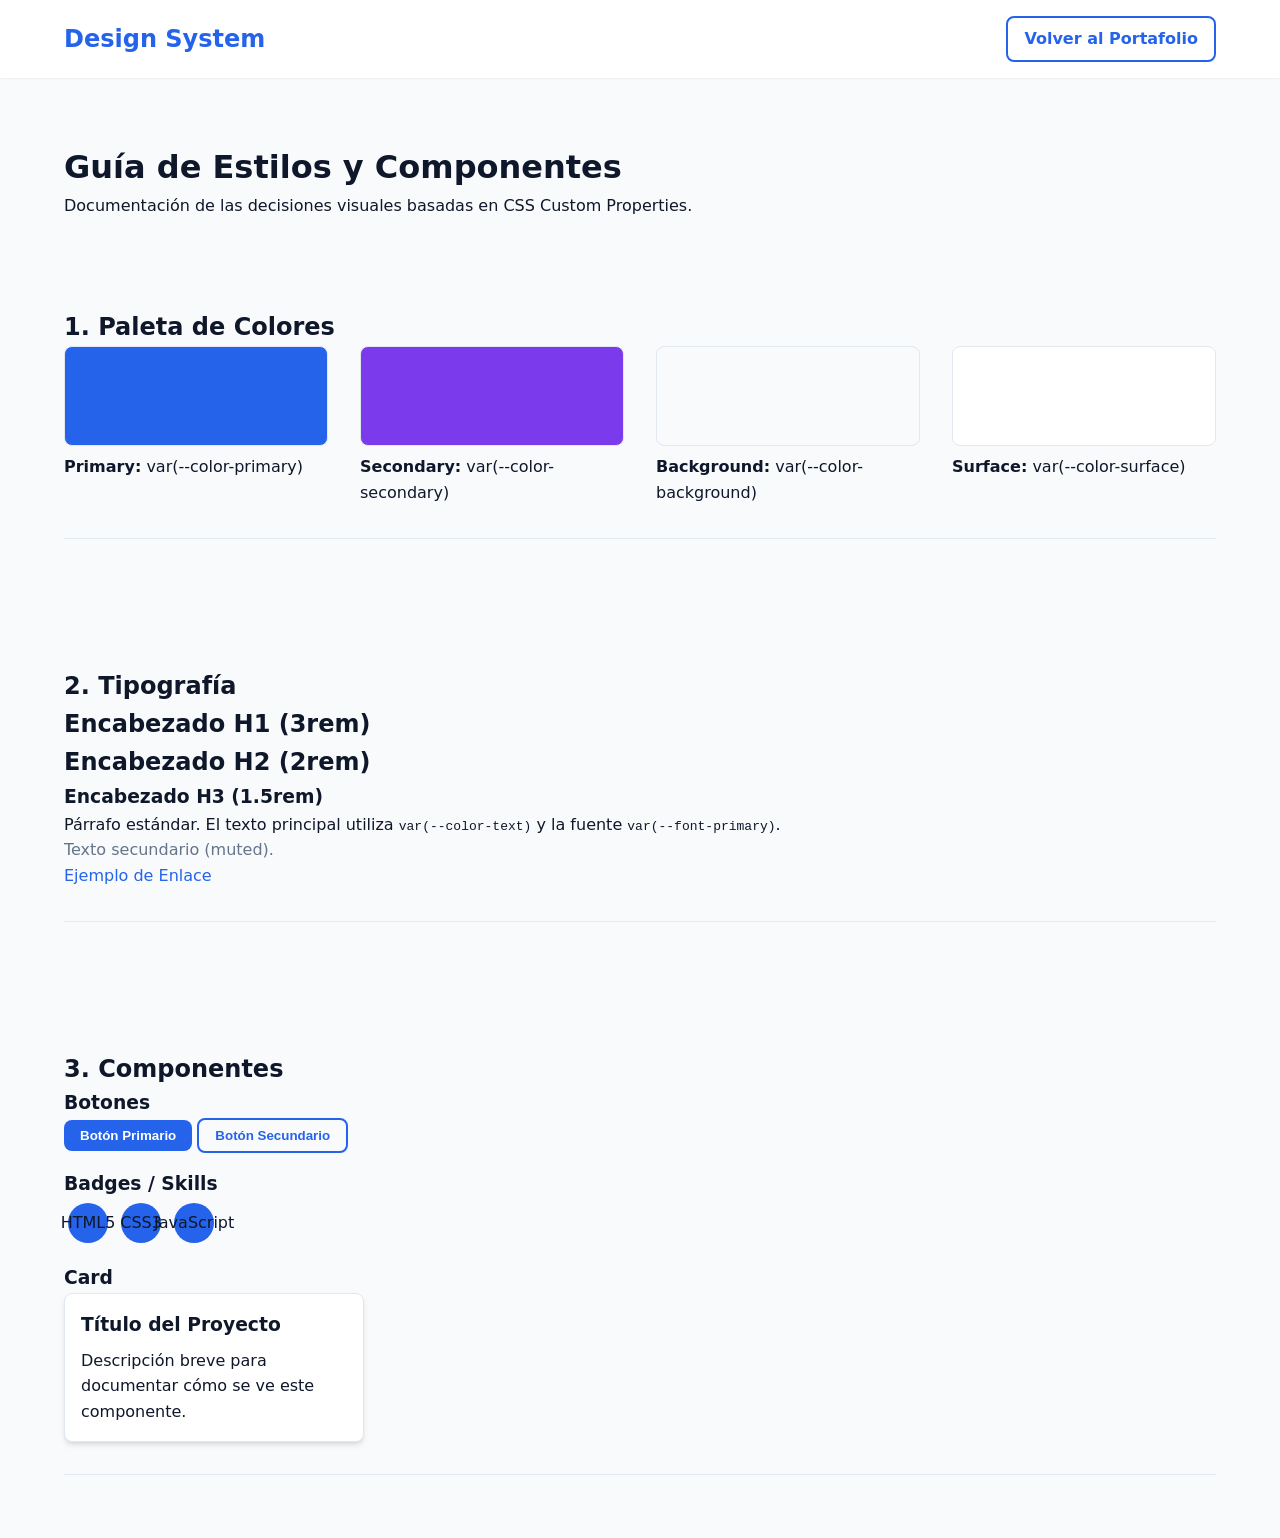
==== design-system.html @ 8e808baa "Mi primer commit del portafolio" ====
<!doctype html>
<html lang="es">
  <head>
    <meta charset="UTF-8" />
    <meta name="viewport" content="width=device-width, initial-scale=1.0" />
    <title>Design System | Portafolio</title>
    <link rel="stylesheet" href="css/variables.css" />
    <link rel="stylesheet" href="css/style.css" />
  </head>
  <body>
    <header>
      <div class="container navbar">
        <div class="logo">Design System</div>
        <nav>
          <a href="index.html" class="btn btn-secondary"
            >Volver al Portafolio</a
          >
        </nav>
      </div>
    </header>

    <main class="container design-system-main">
      <h1>Guía de Estilos y Componentes</h1>
      <p>
        Documentación de las decisiones visuales basadas en CSS Custom
        Properties.
      </p>
      <br />

      <section class="ds-section">
        <h2>1. Paleta de Colores</h2>
        <div class="grid-cards ds-color-grid">
          <div>
            <div class="color-box color-primary"></div>
            <p><strong>Primary:</strong> var(--color-primary)</p>
          </div>
          <div>
            <div class="color-box color-secondary"></div>
            <p><strong>Secondary:</strong> var(--color-secondary)</p>
          </div>
          <div>
            <div class="color-box color-background"></div>
            <p><strong>Background:</strong> var(--color-background)</p>
          </div>
          <div>
            <div class="color-box color-surface"></div>
            <p><strong>Surface:</strong> var(--color-surface)</p>
          </div>
        </div>
      </section>

      <section class="ds-section">
        <h2>2. Tipografía</h2>
        <h1>Encabezado H1 (3rem)</h1>
        <h2>Encabezado H2 (2rem)</h2>
        <h3>Encabezado H3 (1.5rem)</h3>
        <p>
          Párrafo estándar. El texto principal utiliza
          <code>var(--color-text)</code> y la fuente
          <code>var(--font-primary)</code>.
        </p>
        <p class="ds-muted">Texto secundario (muted).</p>
        <a href="#">Ejemplo de Enlace</a>
      </section>

      <section class="ds-section">
        <h2>3. Componentes</h2>

        <h3>Botones</h3>
        <div class="ds-component-group">
          <button class="btn btn-primary">Botón Primario</button>
          <button class="btn btn-secondary">Botón Secundario</button>
        </div>

        <h3>Badges / Skills</h3>
        <div class="ds-component-group">
          <span class="badge">HTML5</span>
          <span class="badge">CSS3</span>
          <span class="badge">JavaScript</span>
        </div>

        <h3>Card</h3>
        <article class="card ds-card-preview">
          <div class="card-content">
            <h3 class="card-title">Título del Proyecto</h3>
            <p>Descripción breve para documentar cómo se ve este componente.</p>
          </div>
        </article>
      </section>
    </main>
  </body>
</html>
---- css/variables.css ----
:root {
  --color-primary: #2563eb;
  --color-primary-hover: #1d4ed8;
  --color-secondary: #7c3aed;
  --color-background: #f8fafc;
  --color-surface: #ffffff;
  --color-text: #0f172a;
  --color-text-muted: #64748b;
  --color-border: #e2e8f0;
  --color-error: #ef4444;
  --color-success: #10b981;

  --font-primary: "Segoe UI", system-ui, -apple-system, sans-serif;

  --space-xs: 0.25rem;
  --space-sm: 0.5rem;
  --space-md: 1rem;
  --space-lg: 2rem;
  --space-xl: 4rem;

  --radius-sm: 0.25rem;
  --radius-md: 0.5rem;
  --radius-lg: 1rem;
  --shadow-sm: 0 1px 2px 0 rgb(0 0 0 / 0.05);
  --shadow-card:
    0 4px 6px -1px rgb(0 0 0 / 0.1), 0 2px 4px -2px rgb(0 0 0 / 0.1);

  --transition-fast: 0.2s ease;
}

[data-theme="dark"] {
  --color-background: #18181b;
  --color-surface: #27272a;
  --color-text: #f4f4f5;
  --color-text-muted: #a1a1aa;
  --color-border: #3f3f46;
}
---- css/style.css ----
* {
  box-sizing: border-box;
  margin: 0;
  padding: 0;
}

body {
  font-family: var(--font-primary);
  background-color: var(--color-background);
  color: var(--color-text);
  line-height: 1.6;
  transition:
    background-color var(--transition-fast),
    color var(--transition-fast);
}

a {
  text-decoration: none;
  color: var(--color-primary);
  transition: color var(--transition-fast);
}

a:hover {
  color: var(--color-primary-hover);
}

ul {
  list-style: none;
}

img {
  max-width: 100%;
  display: block;
}

.container {
  width: 90%;
  max-width: 1200px;
  margin: 0 auto;
}

section {
  padding: var(--space-xl) 0;
}

.design-system-main {
  padding-top: var(--space-xl);
}

.section-title {
  text-align: center;
  margin-bottom: var(--space-lg);
  font-size: 2rem;
  color: var(--color-primary);
}

header {
  background-color: var(--color-surface);
  box-shadow: var(--shadow-sm);
  position: sticky;
  top: 0;
  z-index: 100;
}

.navbar {
  display: flex;
  justify-content: space-between;
  align-items: center;
  padding: var(--space-md) 0;
}

.logo {
  font-size: 1.5rem;
  font-weight: bold;
  color: var(--color-primary);
}

.nav-links {
  display: flex;
  gap: var(--space-md);
}

.nav-links a {
  color: var(--color-text);
  font-weight: 500;
}

.nav-links a:hover {
  color: var(--color-primary);
}

.menu-toggle,
.theme-toggle {
  background: none;
  border: none;
  cursor: pointer;
  color: var(--color-text);
}

.theme-toggle {
  display: inline-grid;
  place-items: center;
  width: 2.5rem;
  height: 2.5rem;
}

.theme-icon {
  width: 1.5rem;
  height: 1.5rem;
}

.theme-icon[hidden] {
  display: none;
}

.theme-icon-sun {
  filter: brightness(0) invert(1);
}

.menu-toggle {
  display: none;
}

.hero {
  display: flex;
  align-items: center;
  justify-content: center;
  gap: var(--space-lg);
  min-height: 70vh;
}

.hero-text h1 {
  font-size: 3rem;
  margin-bottom: var(--space-sm);
}

.hero-img {
  width: 250px;
  height: 250px;
  border-radius: 50%;
  object-fit: cover;
  border: 4px solid var(--color-primary);
}

.grid-cards {
  display: grid;
  grid-template-columns: repeat(auto-fit, minmax(300px, 1fr));
  gap: var(--space-lg);
}

.skills-grid {
  display: grid;
  grid-template-columns: repeat(auto-fit, minmax(150px, 1fr));
  gap: var(--space-lg);
  max-width: 1000px;
  margin: 0 auto;
}

.skill-item {
  display: flex;
  flex-direction: column;
  align-items: center;
  gap: var(--space-sm);
  text-align: center;
}

.skill-icon {
  width: 150px;
  aspect-ratio: 1;
  display: grid;
  place-items: center;
  padding: var(--space-lg);
  border: 2px solid var(--color-border);
  border-radius: 50%;
  background-color: var(--color-surface);
  box-shadow: var(--shadow-card);
  transition:
    transform var(--transition-fast),
    border-color var(--transition-fast),
    box-shadow var(--transition-fast);
}

.skill-icon:hover {
  transform: translateY(-6px);
  border-color: var(--color-primary);
  box-shadow: 0 8px 18px rgb(37 99 235 / 0.2);
}

.skill-icon img {
  width: 76px;
  height: 76px;
  object-fit: contain;
}

.skill-item h3 {
  font-size: 1rem;
  color: var(--color-text);
}

.card {
  background-color: var(--color-surface);
  border-radius: var(--radius-md);
  box-shadow: var(--shadow-card);
  overflow: hidden;
  border: 1px solid var(--color-border);
  transition: transform var(--transition-fast);
}

.card:hover {
  transform: translateY(-5px);
}

.card-img {
  width: 100%;
  height: 200px;
  object-fit: cover;
}

.card-content {
  padding: var(--space-md);
}

.card-title {
  margin-bottom: var(--space-sm);
}

.project-tags {
  margin-top: 10px;
}

.contact-form {
  max-width: 600px;
  margin: 0 auto;
  padding: var(--space-lg);
}

.form-status {
  display: none;
  margin-top: 10px;
  color: var(--color-success);
}

.badge {
  display: inline-flex;
  justify-content: center;
  align-items: center;
  width: 40px;
  height: 40px;
  border-radius: 50%;
  background-color: var(--color-primary);
  margin: var(--space-xs);
  transition: transform var(--transition-fast);
}

.badge:hover {
  transform: scale(1.1);
}

.badge-icon {
  width: 20px;
  height: 20px;
  object-fit: contain;
}
.btn {
  display: inline-block;
  padding: var(--space-sm) var(--space-md);
  border-radius: var(--radius-md);
  border: none;
  cursor: pointer;
  font-weight: bold;
  transition: background-color var(--transition-fast);
}

.btn-primary {
  background-color: var(--color-primary);
  color: #fff;
}

.btn-primary:hover {
  background-color: var(--color-primary-hover);
  color: #fff;
}

.btn-secondary {
  background-color: transparent;
  color: var(--color-primary);
  border: 2px solid var(--color-primary);
}

.btn-secondary:hover {
  background-color: var(--color-primary);
  color: #fff;
}

.form-group {
  margin-bottom: var(--space-md);
}

label {
  display: block;
  margin-bottom: var(--space-xs);
  font-weight: 500;
}

input,
textarea {
  width: 100%;
  padding: var(--space-sm);
  border: 1px solid var(--color-border);
  border-radius: var(--radius-sm);
  background-color: var(--color-background);
  color: var(--color-text);
  font-family: inherit;
}

footer {
  text-align: center;
  padding: var(--space-md) 0;
  background-color: var(--color-surface);
  border-top: 1px solid var(--color-border);
}

@media (max-width: 768px) {
  .menu-toggle {
    display: block;
  }

  .nav-links {
    display: none;
    flex-direction: column;
    width: 100%;
    position: absolute;
    top: 100%;
    left: 0;
    background-color: var(--color-surface);
    padding: var(--space-md);
    box-shadow: var(--shadow-sm);
  }

  .nav-links.active {
    display: flex;
  }

  .hero {
    flex-direction: column-reverse;
    text-align: center;
  }

  .skills-grid {
    grid-template-columns: repeat(2, minmax(130px, 1fr));
    gap: var(--space-lg) var(--space-sm);
  }

  .skill-icon {
    width: 130px;
    padding: var(--space-md);
  }

  .skill-icon img {
    width: 64px;
    height: 64px;
  }
}

.color-box {
  width: 100%;
  height: 100px;
  margin-bottom: var(--space-sm);
  border: 1px solid var(--color-border);
  border-radius: var(--radius-md);
}

.color-primary {
  background-color: var(--color-primary);
}

.color-secondary {
  background-color: var(--color-secondary);
}

.color-background {
  background-color: var(--color-background);
}

.color-surface {
  background-color: var(--color-surface);
}

.ds-section {
  margin-bottom: var(--space-xl);
  padding-bottom: var(--space-lg);
  border-bottom: 1px solid var(--color-border);
}

.ds-color-grid {
  grid-template-columns: repeat(auto-fit, minmax(150px, 1fr));
}

.ds-muted {
  color: var(--color-text-muted);
}

.ds-component-group {
  margin-bottom: var(--space-md);
}

.ds-card-preview {
  max-width: 300px;
}
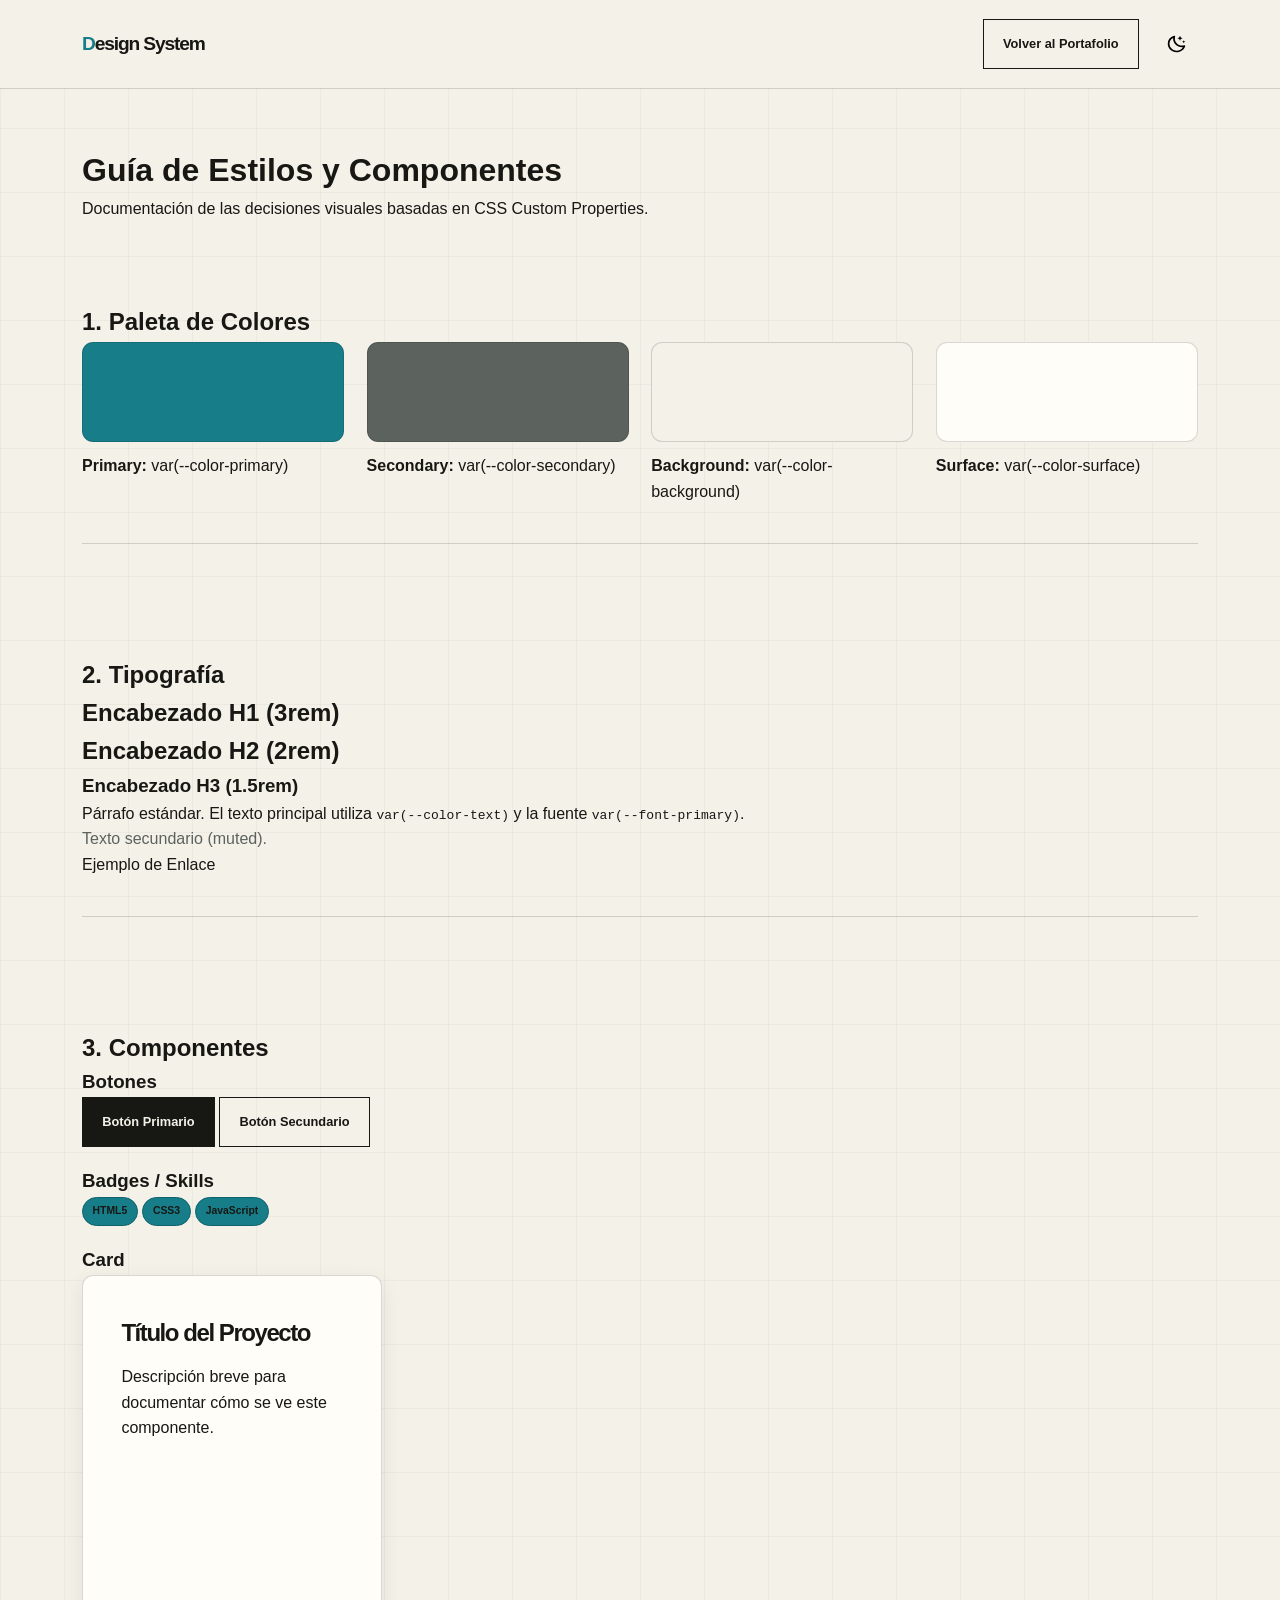
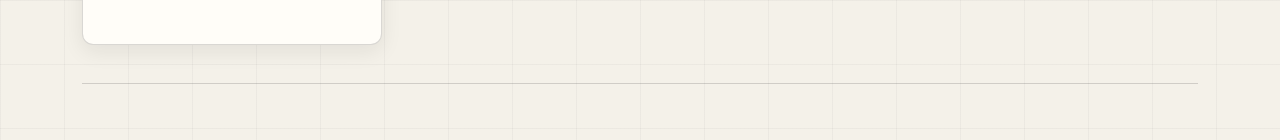
==== commit a82a6d9d: "Refactor code structure for improved readability and maintainability" ====
--- a/design-system.html
+++ b/design-system.html
@@ -16,6 +16,28 @@
             >Volver al Portafolio</a
           >
         </nav>
+        <div class="navbar-actions">
+          <button
+            class="theme-toggle"
+            id="theme-toggle"
+            type="button"
+            aria-label="Activar modo oscuro"
+          >
+            <img
+              src="assets/icons/moon-stars.svg"
+              alt=""
+              class="theme-icon theme-icon-moon"
+              aria-hidden="true"
+            />
+            <img
+              src="assets/icons/sun.svg"
+              alt=""
+              class="theme-icon theme-icon-sun"
+              aria-hidden="true"
+              hidden
+            />
+          </button>
+        </div>
       </div>
     </header>
 
@@ -88,5 +110,6 @@
         </article>
       </section>
     </main>
+    <script src="js/main.js"></script>
   </body>
 </html>
--- a/css/variables.css
+++ b/css/variables.css
@@ -1,37 +1,42 @@
 :root {
-  --color-primary: #2563eb;
-  --color-primary-hover: #1d4ed8;
-  --color-secondary: #7c3aed;
-  --color-background: #f8fafc;
-  --color-surface: #ffffff;
-  --color-text: #0f172a;
-  --color-text-muted: #64748b;
-  --color-border: #e2e8f0;
-  --color-error: #ef4444;
-  --color-success: #10b981;
+  --color-primary: #177e89;
+  --color-primary-hover: #0f626b;
+  --color-secondary: #5c625d;
+  --color-background: #f4f1e9;
+  --color-surface: #fffdf8;
+  --color-text: #171714;
+  --color-text-muted: #5c625d;
+  --color-border: rgb(23 23 20 / 0.16);
+  --color-error: #b43f35;
+  --color-success: #3d8d5a;
+  --color-coral: #177e89;
+  --color-ink-soft: #45453e;
 
-  --font-primary: "Segoe UI", system-ui, -apple-system, sans-serif;
+  --font-primary: "Trebuchet MS", "Segoe UI", sans-serif;
+  --font-display: "Trebuchet MS", "Segoe UI", sans-serif;
 
-  --space-xs: 0.25rem;
-  --space-sm: 0.5rem;
-  --space-md: 1rem;
-  --space-lg: 2rem;
-  --space-xl: 4rem;
+  --space-xs: 0.35rem;
+  --space-sm: 0.7rem;
+  --space-md: 1.2rem;
+  --space-lg: 2.4rem;
+  --space-xl: 3.5rem;
 
-  --radius-sm: 0.25rem;
-  --radius-md: 0.5rem;
-  --radius-lg: 1rem;
-  --shadow-sm: 0 1px 2px 0 rgb(0 0 0 / 0.05);
-  --shadow-card:
-    0 4px 6px -1px rgb(0 0 0 / 0.1), 0 2px 4px -2px rgb(0 0 0 / 0.1);
+  --radius-sm: 0.35rem;
+  --radius-md: 0.7rem;
+  --radius-lg: 1.2rem;
+  --shadow-sm: 0 0.4rem 1.3rem rgb(23 23 20 / 0.08);
+  --shadow-card: 0 1.2rem 2.5rem rgb(23 23 20 / 0.1);
 
-  --transition-fast: 0.2s ease;
+  --transition-fast: 180ms ease;
 }
 
 [data-theme="dark"] {
-  --color-background: #18181b;
-  --color-surface: #27272a;
-  --color-text: #f4f4f5;
-  --color-text-muted: #a1a1aa;
-  --color-border: #3f3f46;
+  --color-background: #1d1e1a;
+  --color-surface: #252620;
+  --color-text: #f4f1e9;
+  --color-text-muted: #c7c5bb;
+  --color-ink-soft: #c7c5bb;
+  --color-border: rgb(244 241 233 / 0.18);
+  --shadow-sm: 0 0.4rem 1.3rem rgb(0 0 0 / 0.2);
+  --shadow-card: 0 1.2rem 2.5rem rgb(0 0 0 / 0.3);
 }
--- a/css/style.css
+++ b/css/style.css
@@ -4,24 +4,48 @@
   padding: 0;
 }
 
+html {
+  scroll-behavior: smooth;
+}
+
 body {
+  background-color: var(--color-background);
+  background-image:
+    linear-gradient(rgb(23 23 20 / 0.035) 1px, transparent 1px),
+    linear-gradient(90deg, rgb(23 23 20 / 0.035) 1px, transparent 1px);
+  background-size: 4rem 4rem;
+  color: var(--color-text);
   font-family: var(--font-primary);
-  background-color: var(--color-background);
-  color: var(--color-text);
   line-height: 1.6;
   transition:
     background-color var(--transition-fast),
     color var(--transition-fast);
 }
 
+[data-theme="dark"] body {
+  background-image:
+    linear-gradient(rgb(244 241 233 / 0.08) 1px, transparent 1px),
+    linear-gradient(90deg, rgb(244 241 233 / 0.08) 1px, transparent 1px);
+}
+
 a {
+  color: inherit;
   text-decoration: none;
-  color: var(--color-primary);
-  transition: color var(--transition-fast);
-}
-
-a:hover {
-  color: var(--color-primary-hover);
+  transition:
+    color var(--transition-fast),
+    background-color var(--transition-fast),
+    transform var(--transition-fast);
+}
+
+button,
+input,
+textarea {
+  font: inherit;
+}
+
+button,
+a {
+  -webkit-tap-highlight-color: transparent;
 }
 
 ul {
@@ -29,267 +53,575 @@
 }
 
 img {
+  display: block;
   max-width: 100%;
-  display: block;
 }
 
 .container {
-  width: 90%;
-  max-width: 1200px;
   margin: 0 auto;
+  max-width: 1180px;
+  padding-left: 2rem;
+  padding-right: 2rem;
+  width: 100%;
 }
 
 section {
   padding: var(--space-xl) 0;
 }
 
+section[id] {
+  scroll-margin-top: 6rem;
+}
+
+:focus-visible {
+  outline: 3px solid var(--color-coral);
+  outline-offset: 4px;
+}
+
+.skip-link {
+  background: var(--color-primary);
+  color: var(--color-text);
+  left: 1rem;
+  padding: 0.7rem 1rem;
+  position: fixed;
+  top: -5rem;
+  z-index: 200;
+}
+
+.skip-link:focus {
+  top: 1rem;
+}
+
 .design-system-main {
   padding-top: var(--space-xl);
 }
 
 .section-title {
+  color: var(--color-text);
+  font-family: var(--font-display);
+  font-size: clamp(2rem, 5vw, 3.5rem);
+  letter-spacing: -0.06em;
+  line-height: 1;
+  margin-bottom: var(--space-lg);
   text-align: center;
-  margin-bottom: var(--space-lg);
-  font-size: 2rem;
-  color: var(--color-primary);
 }
 
 header {
-  background-color: var(--color-surface);
-  box-shadow: var(--shadow-sm);
+  backdrop-filter: blur(14px);
+  background-color: rgb(244 241 233 / 0.88);
+  border-bottom: 1px solid var(--color-border);
   position: sticky;
   top: 0;
   z-index: 100;
 }
 
+[data-theme="dark"] header {
+  background-color: rgb(29 30 26 / 0.88);
+}
+
 .navbar {
-  display: flex;
-  justify-content: space-between;
-  align-items: center;
-  padding: var(--space-md) 0;
+  align-items: center;
+  display: flex;
+  min-height: 5.5rem;
+  padding-bottom: var(--space-md);
+  padding-top: var(--space-md);
+}
+
+.navbar > nav {
+  margin-left: auto;
 }
 
 .logo {
-  font-size: 1.5rem;
-  font-weight: bold;
-  color: var(--color-primary);
+  color: var(--color-text);
+  font-family: var(--font-display);
+  font-size: 1.2rem;
+  font-weight: 700;
+  letter-spacing: -0.06em;
+}
+
+.logo::first-letter {
+  color: var(--color-coral);
 }
 
 .nav-links {
   display: flex;
-  gap: var(--space-md);
+  gap: 1.8rem;
 }
 
 .nav-links a {
-  color: var(--color-text);
-  font-weight: 500;
-}
-
-.nav-links a:hover {
-  color: var(--color-primary);
+  color: var(--color-ink-soft);
+  font-size: 0.78rem;
+  font-weight: 700;
+}
+
+.nav-links a:hover,
+.nav-links a:focus-visible {
+  color: var(--color-coral);
 }
 
 .menu-toggle,
 .theme-toggle {
   background: none;
-  border: none;
+  border: 0;
+  color: var(--color-text);
   cursor: pointer;
-  color: var(--color-text);
+}
+
+.navbar-actions {
+  align-items: center;
+  display: flex;
+  gap: 0.3rem;
+  margin-left: 1rem;
 }
 
 .theme-toggle {
   display: inline-grid;
+  height: 2.7rem;
+  place-items: center;
+  width: 2.7rem;
+}
+
+.theme-toggle:hover,
+.menu-toggle:hover,
+.theme-toggle:focus-visible,
+.menu-toggle:focus-visible {
+  background-color: var(--color-primary);
+  transform: translateY(-2px);
+}
+
+.theme-icon {
+  height: 1.3rem;
+  width: 1.3rem;
+}
+
+.theme-icon[hidden] {
+  display: none;
+}
+
+.theme-icon-sun {
+  filter: brightness(0) invert(1);
+}
+
+.menu-toggle {
+  display: none;
+  font-size: 1.5rem;
+  height: 2.7rem;
+  line-height: 1;
+  width: 2.7rem;
+}
+
+.hero {
+  display: block;
+  padding-bottom: 1.5rem;
+  padding-top: 2.5rem;
+}
+
+.hero-text {
+  margin: 0 auto;
+  max-width: 980px;
+  position: relative;
+  text-align: center;
+  z-index: 1;
+}
+
+.hero-text::before {
+  color: var(--color-coral);
+  content: "AVAILABLE / 2026";
+  display: block;
+  font-family: var(--font-display);
+  font-size: 0.68rem;
+  font-weight: 700;
+  letter-spacing: 0.13em;
+  margin-bottom: 1rem;
+}
+
+.hero-text h1 {
+  font-family: var(--font-display);
+  font-size: clamp(3.4rem, 7vw, 6.8rem);
+  letter-spacing: -0.085em;
+  line-height: 0.94;
+}
+
+.hero-text h2 {
+  color: var(--color-coral);
+  font-family: var(--font-display);
+  font-size: clamp(1.2rem, 2vw, 1.8rem);
+  letter-spacing: -0.05em;
+  margin-top: 1.2rem;
+}
+
+.hero-text > p {
+  color: var(--color-ink-soft);
+  font-size: 1rem;
+  margin: 0 auto;
+  max-width: 530px;
+  padding-top: 0.7rem;
+}
+
+.hero-text br + a {
+  margin-top: 1.4rem;
+}
+
+.grid-cards {
+  display: grid;
+  gap: 1.4rem;
+  grid-template-columns: repeat(auto-fit, minmax(280px, 1fr));
+}
+
+.skills-grid {
+  display: grid;
+  gap: 1px;
+  grid-template-columns: repeat(5, 1fr);
+  margin: 0 auto;
+  max-width: 1000px;
+}
+
+.skill-item {
+  align-items: center;
+  background-color: var(--color-surface);
+  border: 1px solid var(--color-border);
+  display: flex;
+  flex-direction: column;
+  gap: var(--space-sm);
+  justify-content: center;
+  min-height: 10rem;
+  padding: var(--space-md) 0.5rem;
+  text-align: center;
+  transition:
+    background-color var(--transition-fast),
+    transform var(--transition-fast);
+}
+
+.skill-item:hover {
+  background-color: var(--color-primary);
+  transform: translateY(-5px);
+}
+
+.skill-icon {
+  align-items: center;
+  aspect-ratio: auto;
+  background-color: transparent;
+  border: 0;
+  border-radius: 0;
+  box-shadow: none;
+  display: grid;
+  height: 3.5rem;
+  justify-content: center;
+  padding: 0;
+  width: 3.5rem;
+}
+
+.skill-icon img {
+  height: 2.8rem;
+  object-fit: contain;
+  width: 2.8rem;
+}
+
+[data-theme="dark"] .skill-icon img,
+[data-theme="dark"] .badge-icon {
+  filter: brightness(0) invert(1);
+}
+
+.skill-item h3 {
+  color: var(--color-text);
+  font-family: var(--font-display);
+  font-size: 0.78rem;
+  letter-spacing: -0.02em;
+}
+
+.card {
+  background-color: var(--color-surface);
+  border: 1px solid var(--color-border);
+  border-radius: var(--radius-md);
+  box-shadow: var(--shadow-sm);
+  display: flex;
+  flex-direction: column;
+  overflow: hidden;
+  transition:
+    box-shadow var(--transition-fast),
+    transform var(--transition-fast);
+}
+
+.card:hover {
+  box-shadow: var(--shadow-card);
+  transform: translateY(-6px);
+}
+
+.card-img {
+  background-color: var(--color-primary);
+  height: 200px;
+  object-fit: cover;
+  width: 100%;
+}
+
+.card-content {
+  display: flex;
+  flex: 1;
+  flex-direction: column;
+  min-height: 23rem;
+  padding: var(--space-lg);
+}
+
+.card-title {
+  font-family: var(--font-display);
+  font-size: 1.5rem;
+  letter-spacing: -0.06em;
+  margin-bottom: var(--space-sm);
+}
+
+.project-tags {
+  display: flex;
+  flex-wrap: wrap;
+  gap: 0.45rem;
+  margin-top: 0.7rem;
+}
+
+.project-type {
+  color: var(--color-coral);
+  font-size: 0.82rem;
+}
+
+.project-summary {
+  margin-top: var(--space-sm);
+}
+
+.project-technologies {
+  border-top: 1px solid var(--color-border);
+  margin-top: auto;
+  padding-top: var(--space-md);
+}
+
+.project-tech-title {
+  color: var(--color-ink-soft);
+  font-family: var(--font-display);
+  font-size: 0.7rem;
+  letter-spacing: 0.08em;
+  text-transform: uppercase;
+}
+
+.card-content > br {
+  display: none;
+}
+
+.project-actions {
+  align-items: center;
+  display: flex;
+  flex-wrap: wrap;
+  gap: 0.6rem;
+  justify-content: center;
+  margin-top: var(--space-md);
+}
+
+.project-action,
+.gallery-action {
+  margin-top: 0;
+}
+
+.gallery-dialog {
+  background-color: var(--color-surface);
+  border: 1px solid var(--color-border);
+  color: var(--color-text);
+  margin: auto;
+  max-height: 96vh;
+  max-width: 1200px;
+  padding: 1rem;
+  width: calc(100% - 2rem);
+}
+
+.gallery-dialog::backdrop {
+  background-color: rgb(23 23 20 / 0.7);
+}
+
+.gallery-header {
+  align-items: center;
+  display: flex;
+  gap: var(--space-md);
+  justify-content: space-between;
+  margin-bottom: 0.7rem;
+}
+
+.gallery-header h2 {
+  font-family: var(--font-display);
+  font-size: clamp(1.1rem, 3vw, 1.5rem);
+}
+
+.gallery-close {
+  background: transparent;
+  border: 0;
+  color: var(--color-text);
+  cursor: pointer;
+  font-size: 1.8rem;
+  height: 2rem;
+  line-height: 1;
+  width: 2rem;
+}
+
+.gallery-close:hover,
+.gallery-close:focus-visible {
+  background-color: var(--color-primary);
+}
+
+.gallery-viewer {
+  align-items: center;
+  display: grid;
+  gap: 0.5rem;
+  grid-template-columns: 2.5rem minmax(0, 1fr) 2.5rem;
+}
+
+.gallery-image {
+  background-color: var(--color-surface);
+  height: min(76vh, 720px);
+  object-fit: contain;
+  width: 100%;
+}
+
+.gallery-nav {
+  align-items: center;
+  background: transparent;
+  border: 0;
+  color: var(--color-text);
+  cursor: pointer;
+  display: grid;
+  font-size: 2.8rem;
+  height: 4rem;
+  line-height: 1;
   place-items: center;
   width: 2.5rem;
-  height: 2.5rem;
-}
-
-.theme-icon {
-  width: 1.5rem;
-  height: 1.5rem;
-}
-
-.theme-icon[hidden] {
+}
+
+.gallery-nav:hover,
+.gallery-nav:focus-visible {
+  background-color: var(--color-primary);
+  color: var(--color-text);
+}
+
+.gallery-nav:hover {
+  background-color: var(--color-primary);
+  color: var(--color-background);
+}
+
+.gallery-counter {
+  color: var(--color-ink-soft);
+  font-family: var(--font-display);
+  font-size: 0.8rem;
+  margin-top: 0.5rem;
+  text-align: center;
+}
+
+@media (max-width: 520px) {
+  .gallery-dialog {
+    padding: 0.7rem;
+    width: calc(100% - 1rem);
+  }
+
+  .gallery-header h2 {
+    font-size: 1.1rem;
+  }
+
+  .gallery-viewer {
+    grid-template-columns: 2rem minmax(0, 1fr) 2rem;
+  }
+
+  .gallery-image {
+    height: min(72vh, 620px);
+  }
+
+  .gallery-nav {
+    font-size: 2.2rem;
+    height: 3rem;
+    width: 2rem;
+  }
+}
+
+.contact-form {
+  margin: 0 auto;
+  max-width: 650px;
+  padding: var(--space-lg);
+}
+
+.contact-form > .btn {
+  display: block;
+  margin: 0 auto;
+}
+
+.form-status {
+  color: var(--color-success);
   display: none;
-}
-
-.theme-icon-sun {
-  filter: brightness(0) invert(1);
-}
-
-.menu-toggle {
-  display: none;
-}
-
-.hero {
-  display: flex;
-  align-items: center;
+  font-size: 0.8rem;
+  margin-top: 1rem;
+}
+
+.badge {
+  align-items: center;
+  background-color: var(--color-primary);
+  border: 1px solid var(--color-primary-hover);
+  border-radius: 999px;
+  color: var(--color-text);
+  display: inline-flex;
+  font-family: var(--font-display);
+  font-size: 0.65rem;
+  font-weight: 700;
+  gap: 0.3rem;
   justify-content: center;
-  gap: var(--space-lg);
-  min-height: 70vh;
-}
-
-.hero-text h1 {
-  font-size: 3rem;
-  margin-bottom: var(--space-sm);
-}
-
-.hero-img {
-  width: 250px;
-  height: 250px;
-  border-radius: 50%;
-  object-fit: cover;
-  border: 4px solid var(--color-primary);
-}
-
-.grid-cards {
-  display: grid;
-  grid-template-columns: repeat(auto-fit, minmax(300px, 1fr));
-  gap: var(--space-lg);
-}
-
-.skills-grid {
-  display: grid;
-  grid-template-columns: repeat(auto-fit, minmax(150px, 1fr));
-  gap: var(--space-lg);
-  max-width: 1000px;
-  margin: 0 auto;
-}
-
-.skill-item {
-  display: flex;
-  flex-direction: column;
-  align-items: center;
-  gap: var(--space-sm);
-  text-align: center;
-}
-
-.skill-icon {
-  width: 150px;
-  aspect-ratio: 1;
-  display: grid;
-  place-items: center;
-  padding: var(--space-lg);
-  border: 2px solid var(--color-border);
-  border-radius: 50%;
-  background-color: var(--color-surface);
-  box-shadow: var(--shadow-card);
+  min-height: 1.8rem;
+  padding: 0.25rem 0.6rem;
   transition:
     transform var(--transition-fast),
-    border-color var(--transition-fast),
-    box-shadow var(--transition-fast);
-}
-
-.skill-icon:hover {
-  transform: translateY(-6px);
-  border-color: var(--color-primary);
-  box-shadow: 0 8px 18px rgb(37 99 235 / 0.2);
-}
-
-.skill-icon img {
-  width: 76px;
-  height: 76px;
+    background-color var(--transition-fast);
+}
+
+.badge:hover {
+  background-color: var(--color-coral);
+  transform: translateY(-2px);
+}
+
+.badge-icon {
+  height: 1.2rem;
   object-fit: contain;
-}
-
-.skill-item h3 {
-  font-size: 1rem;
-  color: var(--color-text);
-}
-
-.card {
-  background-color: var(--color-surface);
-  border-radius: var(--radius-md);
-  box-shadow: var(--shadow-card);
-  overflow: hidden;
-  border: 1px solid var(--color-border);
-  transition: transform var(--transition-fast);
-}
-
-.card:hover {
-  transform: translateY(-5px);
-}
-
-.card-img {
-  width: 100%;
-  height: 200px;
-  object-fit: cover;
-}
-
-.card-content {
-  padding: var(--space-md);
-}
-
-.card-title {
-  margin-bottom: var(--space-sm);
-}
-
-.project-tags {
-  margin-top: 10px;
-}
-
-.contact-form {
-  max-width: 600px;
-  margin: 0 auto;
-  padding: var(--space-lg);
-}
-
-.form-status {
-  display: none;
-  margin-top: 10px;
-  color: var(--color-success);
-}
-
-.badge {
-  display: inline-flex;
-  justify-content: center;
-  align-items: center;
-  width: 40px;
-  height: 40px;
-  border-radius: 50%;
-  background-color: var(--color-primary);
-  margin: var(--space-xs);
-  transition: transform var(--transition-fast);
-}
-
-.badge:hover {
-  transform: scale(1.1);
-}
-
-.badge-icon {
-  width: 20px;
-  height: 20px;
-  object-fit: contain;
-}
+  width: 1.2rem;
+}
+
 .btn {
+  border: 1px solid transparent;
+  border-radius: 0;
+  cursor: pointer;
   display: inline-block;
-  padding: var(--space-sm) var(--space-md);
-  border-radius: var(--radius-md);
-  border: none;
-  cursor: pointer;
-  font-weight: bold;
-  transition: background-color var(--transition-fast);
+  font-family: var(--font-display);
+  font-size: 0.8rem;
+  font-weight: 700;
+  padding: 0.85rem 1.2rem;
+  transition:
+    background-color var(--transition-fast),
+    color var(--transition-fast),
+    transform var(--transition-fast);
+}
+
+.btn:hover,
+.btn:focus-visible {
+  transform: translateY(-3px);
 }
 
 .btn-primary {
-  background-color: var(--color-primary);
-  color: #fff;
-}
-
-.btn-primary:hover {
-  background-color: var(--color-primary-hover);
-  color: #fff;
+  background-color: var(--color-text);
+  color: var(--color-background);
+}
+
+.btn-primary:hover,
+.btn-primary:focus-visible {
+  background-color: var(--color-coral);
+  color: var(--color-text);
 }
 
 .btn-secondary {
   background-color: transparent;
-  color: var(--color-primary);
-  border: 2px solid var(--color-primary);
-}
-
-.btn-secondary:hover {
-  background-color: var(--color-primary);
-  color: #fff;
+  border-color: var(--color-text);
+  color: var(--color-text);
+}
+
+.btn-secondary:hover,
+.btn-secondary:focus-visible {
+  background-color: var(--color-primary);
+  color: var(--color-text);
 }
 
 .form-group {
@@ -298,43 +630,60 @@
 
 label {
   display: block;
+  font-family: var(--font-display);
+  font-size: 0.78rem;
+  font-weight: 700;
   margin-bottom: var(--space-xs);
-  font-weight: 500;
 }
 
 input,
 textarea {
+  background-color: transparent;
+  border: 0;
+  border-bottom: 1px solid var(--color-border);
+  border-radius: 0;
+  color: var(--color-text);
+  padding: 0.7rem 0;
   width: 100%;
-  padding: var(--space-sm);
-  border: 1px solid var(--color-border);
-  border-radius: var(--radius-sm);
-  background-color: var(--color-background);
-  color: var(--color-text);
-  font-family: inherit;
+}
+
+input:focus,
+textarea:focus {
+  border-color: var(--color-coral);
+  outline: 0;
 }
 
 footer {
+  background-color: var(--color-text);
+  border-top: 1px solid var(--color-border);
+  color: var(--color-background);
+  padding: var(--space-lg) 0;
   text-align: center;
-  padding: var(--space-md) 0;
-  background-color: var(--color-surface);
-  border-top: 1px solid var(--color-border);
-}
-
-@media (max-width: 768px) {
+}
+
+@media (max-width: 800px) {
+  .navbar {
+    min-height: 4.5rem;
+  }
+
   .menu-toggle {
     display: block;
+    margin-left: auto;
   }
 
   .nav-links {
+    background-color: var(--color-surface);
+    border: 1px solid var(--color-border);
+    box-shadow: var(--shadow-card);
     display: none;
     flex-direction: column;
-    width: 100%;
+    gap: var(--space-md);
+    left: 2rem;
+    padding: var(--space-lg);
     position: absolute;
-    top: 100%;
-    left: 0;
-    background-color: var(--color-surface);
-    padding: var(--space-md);
-    box-shadow: var(--shadow-sm);
+    right: 2rem;
+    top: 4.5rem;
+    z-index: 110;
   }
 
   .nav-links.active {
@@ -342,54 +691,92 @@
   }
 
   .hero {
-    flex-direction: column-reverse;
+    padding-bottom: 2rem;
+    padding-top: 2.5rem;
+  }
+
+  .skills-grid {
+    grid-template-columns: repeat(3, 1fr);
+  }
+}
+
+@media (max-width: 520px) {
+  .container {
+    padding-left: 1.2rem;
+    padding-right: 1.2rem;
+  }
+
+  .hero-text h1 {
+    font-size: clamp(3rem, 15vw, 4.5rem);
+  }
+
+  .hero-text h2 {
+    font-size: 1.25rem;
+  }
+
+  .nav-links {
+    left: 1.2rem;
+    right: 1.2rem;
+    top: 4rem;
+  }
+
+  .skills-grid {
+    grid-template-columns: repeat(2, 1fr);
+  }
+
+  .skill-item {
+    min-height: 8rem;
+  }
+
+  .project-actions {
+    justify-content: center;
+  }
+
+  .project-actions .btn {
+    flex: 1 1 8rem;
     text-align: center;
   }
 
-  .skills-grid {
-    grid-template-columns: repeat(2, minmax(130px, 1fr));
-    gap: var(--space-lg) var(--space-sm);
-  }
-
-  .skill-icon {
-    width: 130px;
-    padding: var(--space-md);
-  }
-
-  .skill-icon img {
-    width: 64px;
-    height: 64px;
+  .card-content,
+  .contact-form {
+    padding: 1.3rem;
+  }
+}
+
+@media (prefers-reduced-motion: reduce) {
+  *,
+  *::before,
+  *::after {
+    scroll-behavior: auto !important;
+    transition-duration: 0.01ms !important;
   }
 }
 
 .color-box {
-  width: 100%;
+  border: 1px solid var(--color-border);
+  border-radius: var(--radius-md);
   height: 100px;
   margin-bottom: var(--space-sm);
-  border: 1px solid var(--color-border);
-  border-radius: var(--radius-md);
+  width: 100%;
 }
 
 .color-primary {
   background-color: var(--color-primary);
 }
-
 .color-secondary {
   background-color: var(--color-secondary);
 }
-
 .color-background {
   background-color: var(--color-background);
 }
-
 .color-surface {
   background-color: var(--color-surface);
 }
 
 .ds-section {
+  border-bottom: 1px solid var(--color-border);
   margin-bottom: var(--space-xl);
   padding-bottom: var(--space-lg);
-  border-bottom: 1px solid var(--color-border);
 }
 
 .ds-color-grid {
